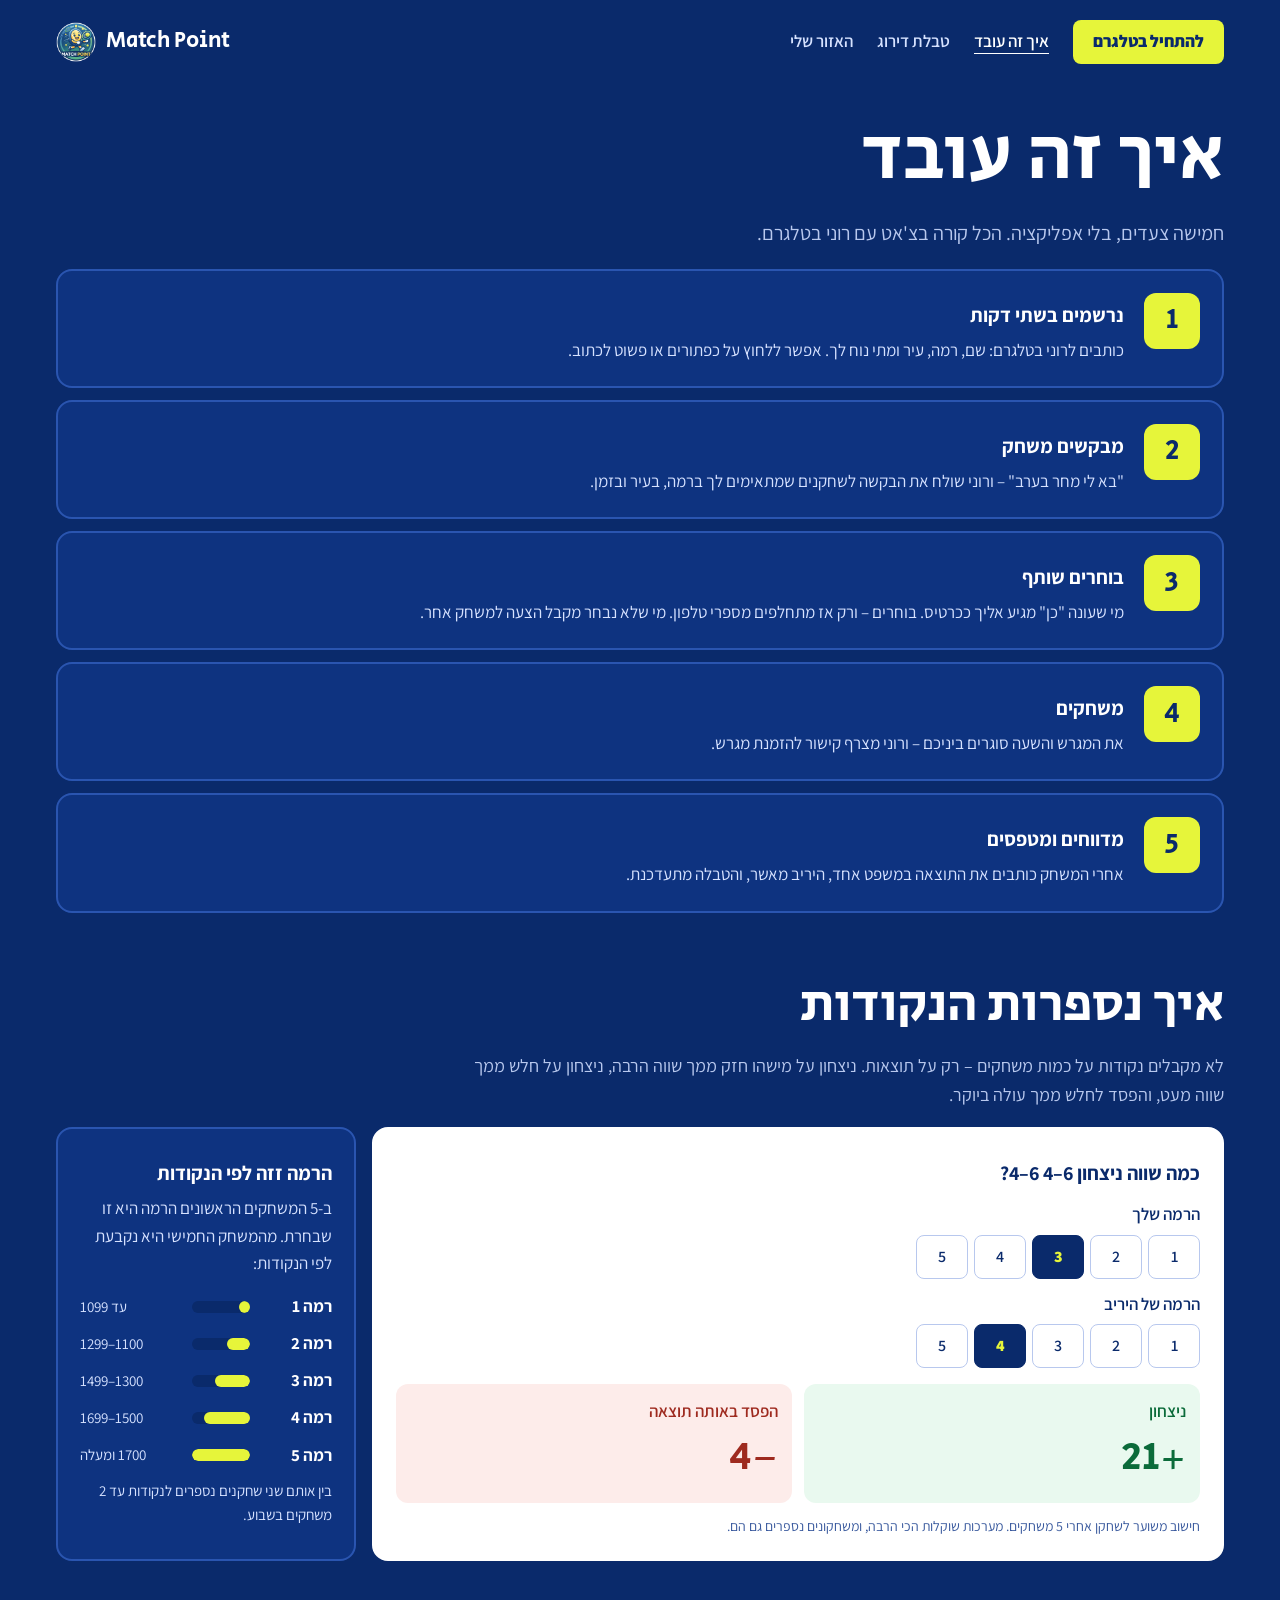
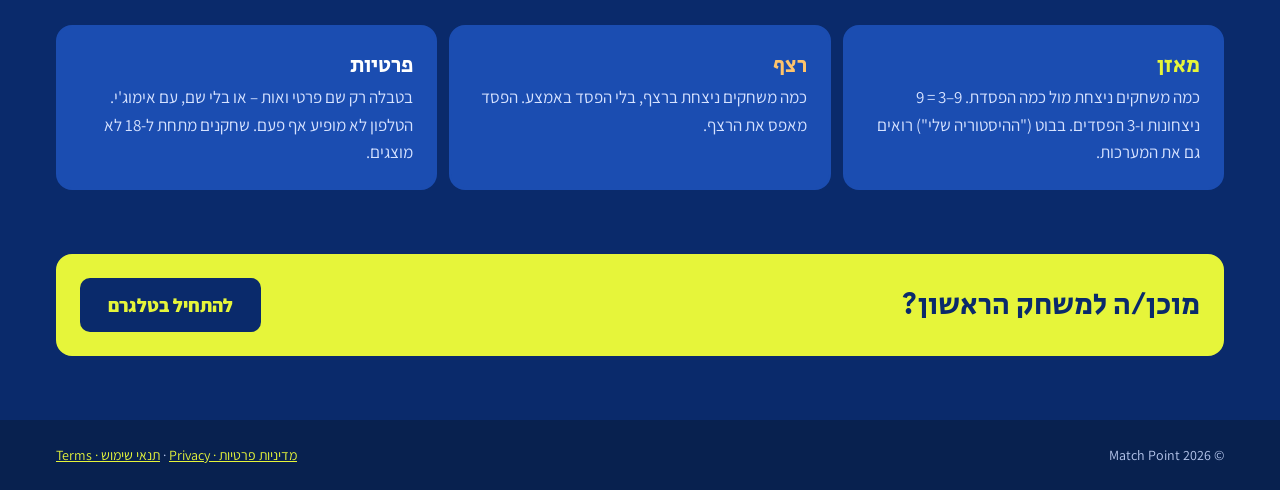
==== how.html @ dc47bf9c "New design (blue court): home with live ranking table, how it works, my area; privacy update - index" ====
<!doctype html>
<html lang="he" dir="rtl">
<head>
<meta charset="utf-8">
<meta name="viewport" content="width=device-width, initial-scale=1">
<title>איך זה עובד – Match Point</title>
<meta name="description" content="איך מוצאים שותף לטניס עם רוני, איך נספרות הנקודות, ומה זה מאזן ורצף.">
<link rel="icon" href="assets/favicon.png" type="image/png">
<link rel="preconnect" href="https://fonts.googleapis.com">
<link href="https://fonts.googleapis.com/css2?family=Assistant:wght@400;600;800&family=Secular+One&display=swap" rel="stylesheet">
<link rel="stylesheet" href="style.css">
</head>
<body>
<div class="wrap">
  <header class="nav">
    <nav class="links" aria-label="ראשי">
      <a class="btn ball" href="https://t.me/rally_up_bot">להתחיל בטלגרם</a>
      <a href="how.html" aria-current="page">איך זה עובד</a>
      <a href="index.html#table">טבלת דירוג</a>
      <a href="me.html">האזור שלי</a>
    </nav>
    <a class="brand" href="index.html"><span>Match Point</span><img src="assets/logo.png" alt=""></a>
  </header>

  <section>
    <h1 class="display rise" style="margin: 0; font-size: clamp(44px, 6vw, 80px); line-height: 1.05">איך זה עובד</h1>
    <p class="sub" style="font-size: 20px">חמישה צעדים, בלי אפליקציה. הכל קורה בצ'אט עם רוני בטלגרם.</p>
    <div class="steps">
      <div class="card step rise"><div class="n">1</div><div><h3>נרשמים בשתי דקות</h3>
        <p>כותבים לרוני בטלגרם: שם, רמה, עיר ומתי נוח לך. אפשר ללחוץ על כפתורים או פשוט לכתוב.</p></div></div>
      <div class="card step rise" style="animation-delay: .07s"><div class="n">2</div><div><h3>מבקשים משחק</h3>
        <p>"בא לי מחר בערב" – ורוני שולח את הבקשה לשחקנים שמתאימים לך ברמה, בעיר ובזמן.</p></div></div>
      <div class="card step rise" style="animation-delay: .14s"><div class="n">3</div><div><h3>בוחרים שותף</h3>
        <p>מי שעונה "כן" מגיע אליך ככרטיס. בוחרים – ורק אז מתחלפים מספרי טלפון. מי שלא נבחר מקבל הצעה למשחק אחר.</p></div></div>
      <div class="card step rise" style="animation-delay: .21s"><div class="n">4</div><div><h3>משחקים</h3>
        <p>את המגרש והשעה סוגרים ביניכם – ורוני מצרף קישור להזמנת מגרש.</p></div></div>
      <div class="card step rise" style="animation-delay: .28s"><div class="n">5</div><div><h3>מדווחים ומטפסים</h3>
        <p>אחרי המשחק כותבים את התוצאה במשפט אחד, היריב מאשר, והטבלה מתעדכנת.</p></div></div>
    </div>
  </section>

  <section id="points">
    <h2 class="display">איך נספרות הנקודות</h2>
    <p class="sub" style="font-size: 18px; max-inline-size: 760px">לא מקבלים נקודות על כמות משחקים – רק על תוצאות.
      ניצחון על מישהו חזק ממך שווה הרבה, ניצחון על חלש ממך שווה מעט, והפסד לחלש ממך עולה ביוקר.</p>
    <div class="split">
      <div class="main card white calc">
        <h3>כמה שווה ניצחון 6–4 6–4?</h3>
        <div class="label">הרמה שלך</div><div class="pills" id="me" role="group" aria-label="הרמה שלך"></div>
        <div class="label">הרמה של היריב</div><div class="pills" id="them" role="group" aria-label="הרמה של היריב"></div>
        <div class="res">
          <div class="w">ניצחון<strong id="gain">+</strong></div>
          <div class="l">הפסד באותה תוצאה<strong id="loss">−</strong></div>
        </div>
        <div class="note">חישוב משוער לשחקן אחרי 5 משחקים. מערכות שוקלות הכי הרבה, ומשחקונים נספרים גם הם.</div>
      </div>
      <div class="side card">
        <h3>הרמה זזה לפי הנקודות</h3>
        <p style="margin-block-end: 16px">ב-5 המשחקים הראשונים הרמה היא זו שבחרת. מהמשחק החמישי היא נקבעת לפי הנקודות:</p>
        <div class="band"><b>רמה 1</b><div class="bar"><i style="inline-size: 20%"></i></div><span>עד 1099</span></div>
        <div class="band"><b>רמה 2</b><div class="bar"><i style="inline-size: 40%"></i></div><span>1100–1299</span></div>
        <div class="band"><b>רמה 3</b><div class="bar"><i style="inline-size: 60%"></i></div><span>1300–1499</span></div>
        <div class="band"><b>רמה 4</b><div class="bar"><i style="inline-size: 80%"></i></div><span>1500–1699</span></div>
        <div class="band"><b>רמה 5</b><div class="bar"><i style="inline-size: 100%"></i></div><span>1700 ומעלה</span></div>
        <p class="sub">בין אותם שני שחקנים נספרים לנקודות עד 2 משחקים בשבוע.</p>
      </div>
    </div>
  </section>

  <section>
    <div class="cards">
      <div class="card solid"><div class="kicker">מאזן</div>
        <p>כמה משחקים ניצחת מול כמה הפסדת. 9–3 = 9 ניצחונות ו-3 הפסדים. בבוט ("ההיסטוריה שלי") רואים גם את המערכות.</p></div>
      <div class="card solid"><div class="kicker" style="color: var(--streak)">רצף</div>
        <p>כמה משחקים ניצחת ברצף, בלי הפסד באמצע. הפסד מאפס את הרצף.</p></div>
      <div class="card solid"><div class="kicker" style="color: #fff">פרטיות</div>
        <p>בטבלה רק שם פרטי ואות – או בלי שם, עם אימוג'י. הטלפון לא מופיע אף פעם. שחקנים מתחת ל-18 לא מוצגים.</p></div>
    </div>
  </section>

  <section>
    <div class="card ball" style="display: flex; flex-wrap: wrap; gap: 16px; align-items: center; justify-content: space-between">
      <div class="display" style="font-size: 30px">מוכן/ה למשחק הראשון?</div>
      <a class="btn dark big" href="https://t.me/rally_up_bot" style="color: var(--ball)">להתחיל בטלגרם</a>
    </div>
  </section>
</div>

<footer class="site">
  <div class="wrap">
    <span>© 2026 Match Point</span>
    <span><a href="privacy.html">מדיניות פרטיות · Privacy</a> · <a href="terms.html">תנאי שימוש · Terms</a></span>
  </div>
</footer>

<script>
// Same rating maths as the bot (app/domain/elo.py): expected score, K=32 after 5 games, 6-4 6-4 = 0.9.
(function () {
  const st = { me: 3, them: 4 };
  const elo = (lv) => 800 + 200 * lv;
  function pills(id, key) {
    const el = document.getElementById(id);
    el.innerHTML = [1, 2, 3, 4, 5].map((n) =>
      `<button type="button" class="pill" aria-pressed="${n === st[key]}" aria-label="רמה ${n}" data-n="${n}">${n}</button>`).join("");
    el.querySelectorAll("button").forEach((b) => b.addEventListener("click", () => { st[key] = +b.dataset.n; draw(); }));
  }
  function draw() {
    pills("me", "me"); pills("them", "them");
    const e = 1 / (1 + Math.pow(10, (elo(st.them) - elo(st.me)) / 400));
    document.getElementById("gain").textContent = "+" + Math.max(1, Math.round(32 * (0.9 - e)));
    document.getElementById("loss").textContent = "−" + Math.max(1, Math.round(32 * (0.9 - (1 - e))));
  }
  draw();
})();
</script>
</body>
</html>
---- style.css ----
/* Match Point – "שידור חי" (blue court). Shared by every page. */
:root {
  color-scheme: dark;
  --court: #0A2A6B;
  --court-2: #0E3380;
  --court-3: #1B4DB1;
  --line: #2A55B0;
  --line-2: #1E4598;
  --deep: #08214F;
  --ball: #E6F53A;
  --ball-2: #F4FB9C;
  --text: #FFFFFF;
  --soft: #D6E2FF;
  --muted: #B8C8EE;
  --up: #7CF2B0;
  --down: #FFA799;
  --streak: #FFC46B;
  --live: #FF5A4E;
  --radius: 16px;
  font-family: "Assistant", system-ui, -apple-system, "Segoe UI", Arial, sans-serif;
}

* { box-sizing: border-box; }
html, body { margin: 0; }
body { background: var(--court); color: var(--text); line-height: 1.6; font-size: 17px; }
a { color: var(--ball); }
a:hover { color: var(--ball-2); }
img { display: block; max-inline-size: 100%; }
.display { font-family: "Secular One", "Assistant", sans-serif; font-weight: 400; }
.wrap { max-inline-size: 1200px; margin-inline: auto; padding-inline: 16px; }

/* ---------- ticker ---------- */
.ticker { background: var(--ball); color: var(--court); font-weight: 800; font-size: 15px; display: flex;
  overflow: hidden; white-space: nowrap; }
.ticker[hidden] { display: none; }
.ticker .label { flex: none; background: var(--court); color: var(--ball); padding: 10px 16px; display: flex;
  align-items: center; gap: 8px; z-index: 1; }
.ticker .track { overflow: hidden; flex: 1; }
.ticker .items { display: inline-flex; gap: 40px; padding: 10px 20px; animation: ticker 40s linear infinite; }
@keyframes ticker { from { transform: translateX(0); } to { transform: translateX(50%); } }
.dot { inline-size: 8px; block-size: 8px; border-radius: 50%; background: var(--live); display: inline-block;
  animation: blink 1.2s steps(2) infinite; }
@keyframes blink { 50% { opacity: .2; } }

/* ---------- nav: links on the right, the brand on the left ---------- */
.nav { display: flex; flex-wrap: wrap; align-items: center; justify-content: space-between; gap: 16px;
  padding-block: 20px; }
.nav .links { display: flex; flex-wrap: wrap; align-items: center; gap: 8px 24px; font-size: 17px; font-weight: 600; }
.nav .links a { color: var(--soft); text-decoration: none; }
.nav .links a[aria-current="page"] { color: var(--text); text-decoration: underline; text-underline-offset: 6px; }
.brand { display: flex; align-items: center; gap: 10px; color: var(--text); text-decoration: none; }
.brand span { font-family: "Secular One", sans-serif; font-size: 22px; }
.brand img { inline-size: 40px; block-size: 40px; border-radius: 10px; }
.btn { display: inline-flex; align-items: center; justify-content: center; min-block-size: 44px; padding: 0 20px;
  border-radius: 8px; text-decoration: none; border: 0; cursor: pointer; font: inherit; font-weight: 800; }
.btn.ball, .nav .links a.btn.ball { background: var(--ball); color: var(--court); }
.btn.dark { background: var(--court); color: var(--text); }
.btn.big { min-block-size: 54px; font-size: 19px; padding: 0 28px; border-radius: 10px; }

/* ---------- hero (the court) ---------- */
.hero { position: relative; background: var(--court-3); border-radius: 24px; overflow: hidden; padding: 56px 48px;
  min-block-size: 440px; display: flex; flex-direction: column; justify-content: center; gap: 22px; }
.hero svg.lines { position: absolute; inset: 0; inline-size: 100%; block-size: 100%; opacity: .35; }
.hero .ballfx { position: absolute; top: 90px; left: 320px; inline-size: 34px; block-size: 34px; border-radius: 50%;
  background: var(--ball); box-shadow: 0 0 24px rgb(230 245 58 / .6);
  animation: serve 2.6s cubic-bezier(.3, .6, .4, 1) infinite alternate; }
@keyframes serve { 45% { transform: translate(-120px, -60px); } 100% { transform: translate(-260px, 10px); } }
.hero > * { position: relative; }
.hero > svg.lines, .hero > .ballfx { position: absolute; }
.hero .badge { align-self: flex-start; display: inline-flex; align-items: center; gap: 8px; background: rgb(10 42 107 / .7);
  padding: 8px 14px; border-radius: 8px; font-weight: 600; }
.hero h1 { margin: 0; font-size: clamp(42px, 7vw, 100px); line-height: 1.02; max-inline-size: 760px; }
.hero p { margin: 0; font-size: 20px; max-inline-size: 580px; color: #E3EBFF; }
.row-gap { display: flex; flex-wrap: wrap; gap: 12px; }

section { padding-block: 32px; }
h2.display { margin: 0 0 6px; font-size: clamp(36px, 5vw, 52px); line-height: 1.1; }
.sub { color: var(--muted); font-size: 15px; }

/* ---------- scoreboard ---------- */
.board-head { display: flex; flex-wrap: wrap; align-items: flex-end; justify-content: space-between; gap: 18px;
  margin-block-end: 18px; }
.pills { display: flex; flex-wrap: wrap; gap: 6px; }
.pill { min-block-size: 44px; min-inline-size: 52px; padding: 0 14px; border-radius: 8px; border: 1.5px solid #3E64B8;
  background: transparent; color: var(--text); font: 600 16px "Assistant", sans-serif; cursor: pointer; }
.pill[aria-pressed="true"] { background: var(--ball); color: var(--court); border-color: var(--ball); font-weight: 800; }
.pill.city[aria-pressed="true"] { background: var(--text); border-color: var(--text); }
.filters { display: flex; flex-direction: column; gap: 8px; }
.filters[hidden], .legend[hidden] { display: none; }
.board { background: var(--court-2); border: 2px solid var(--line); border-radius: var(--radius); overflow-x: auto; }
.board .grid { min-inline-size: 640px; }
.board .r { display: grid; grid-template-columns: 76px minmax(0, 2fr) minmax(0, 1fr) 80px 110px 90px;
  align-items: center; padding: 12px 16px; border-block-start: 1px solid var(--line-2); }
.board .r.head { background: var(--court); color: var(--muted); font-weight: 800; font-size: 14px; border: 0; }
.board .r:not(.head):hover { background: #163A86; }
.board .r.in { animation: flip .5s ease-out both; transform-origin: top; }
@keyframes flip { from { opacity: 0; transform: rotateX(70deg); } }
.rank { display: flex; align-items: center; gap: 6px; }
.rank b { font-family: "Secular One", sans-serif; font-size: 26px; font-weight: 400; color: var(--ball); }
.up { color: var(--up); font-size: 13px; font-weight: 800; }
.down { color: var(--down); font-size: 13px; font-weight: 800; }
.who { display: flex; align-items: center; gap: 12px; min-inline-size: 0; font-weight: 800; font-size: 18px; }
.av { inline-size: 38px; block-size: 38px; flex: none; border-radius: 8px; background: var(--court-3);
  display: inline-flex; align-items: center; justify-content: center; font-size: 20px; }
.tag { background: var(--ball); color: var(--court); font-weight: 800; font-size: 12px; padding: 2px 8px; border-radius: 6px; }
.city-c { color: var(--soft); }
.streak { color: var(--streak); font-weight: 800; }
.pts { font-family: "Secular One", sans-serif; font-size: 22px; }
.legend { display: flex; flex-wrap: wrap; gap: 8px 24px; margin-block-start: 10px; color: var(--muted); font-size: 14px; }
.legend b { color: var(--text); }
.empty { padding: 28px; text-align: center; color: var(--soft); }
.soon { background: var(--court-2); border: 2px dashed var(--line); border-radius: var(--radius); padding: 36px 24px;
  text-align: center; }
.soon .big-num { font-family: "Secular One", sans-serif; font-size: 64px; color: var(--ball); line-height: 1; }
.soon p { color: var(--soft); max-inline-size: 560px; margin: 10px auto 0; }
.meter { block-size: 12px; background: var(--court); border-radius: 6px; overflow: hidden; max-inline-size: 420px;
  margin: 16px auto 0; }
.meter i { display: block; block-size: 100%; background: var(--ball); border-radius: 6px; transform-origin: right;
  animation: grow .8s ease-out both; }
@keyframes grow { from { transform: scaleX(0); } }

/* ---------- cards ---------- */
.cards { display: grid; grid-template-columns: repeat(auto-fit, minmax(250px, 1fr)); gap: 12px; }
.card { background: var(--court-2); border: 2px solid var(--line); border-radius: var(--radius); padding: 22px; }
.card.solid { background: var(--court-3); border-color: var(--court-3); }
.card.white { background: #FFFFFF; color: var(--court); border-color: #FFFFFF; }
.card.white a { color: var(--court-3); }
.card.ball { background: var(--ball); color: var(--court); border-color: var(--ball); }
.card .kicker { font-family: "Secular One", sans-serif; font-size: 22px; color: var(--ball); }
.card h3 { margin: 6px 0; font-size: 20px; }
.card p { margin: 0; color: var(--soft); line-height: 1.6; }
.card.white p, .card.ball p { color: inherit; }
.steps { display: flex; flex-direction: column; gap: 12px; }
.step { display: flex; gap: 20px; align-items: flex-start; }
.step .n { flex: none; inline-size: 56px; block-size: 56px; border-radius: 12px; background: var(--ball); color: var(--court);
  display: flex; align-items: center; justify-content: center; font-family: "Secular One", sans-serif; font-size: 28px; }
.rise { animation: rise .5s ease-out both; }
@keyframes rise { from { opacity: 0; transform: translateY(14px); } }

/* ---------- calculator (how.html) ---------- */
.split { display: flex; flex-wrap: wrap; gap: 16px; align-items: stretch; }
.split > .main { flex: 999 1 460px; min-inline-size: 0; }
.split > .side { flex: 1 1 300px; min-inline-size: 0; }
.calc .label { font-weight: 600; margin-block: 12px 6px; }
.calc .pill { border-color: #B8C8EE; color: var(--court); background: #FFFFFF; }
.calc .pill[aria-pressed="true"] { background: var(--court); color: var(--ball); border-color: var(--court); }
.res { display: flex; flex-wrap: wrap; gap: 12px; margin-block-start: 16px; }
.res div { flex: 1 1 160px; border-radius: 12px; padding: 14px; font-weight: 600; }
.res .w { background: #E9F9EF; color: #0B6B3A; }
.res .l { background: #FDECEA; color: #9E2A1F; }
.res strong { display: block; font-family: "Secular One", sans-serif; font-size: 40px; font-weight: 400; }
.note { margin-block-start: 12px; font-size: 14px; color: #3A5A9E; }
.band { display: flex; align-items: center; gap: 12px; margin-block-end: 10px; }
.band b { inline-size: 70px; }
.band .bar { flex: 1; block-size: 12px; background: var(--court); border-radius: 6px; overflow: hidden; }
.band .bar i { display: block; block-size: 100%; background: var(--ball); border-radius: 6px; transform-origin: right;
  animation: grow .6s ease-out both; }
.band span { inline-size: 100px; text-align: left; color: var(--soft); font-size: 15px; }

/* ---------- documents (privacy / terms) and contact ---------- */
.doc { background: var(--court-2); border: 2px solid var(--line); border-radius: var(--radius); padding: 24px;
  margin-block: 24px; }
.doc h1 { margin-top: 0; font-family: "Secular One", sans-serif; font-weight: 400; font-size: 34px; }
.doc h2 { font-size: 21px; margin-block: 24px 8px; color: var(--ball); }
.doc .updated { color: var(--muted); font-size: 15px; }
.doc li { margin-block: 4px; }
.en { direction: ltr; text-align: left; }
.contact dl { display: grid; grid-template-columns: max-content 1fr; gap: 6px 16px; margin: 0; }
.contact dt { font-weight: 800; }
.contact dd { margin: 0; }

footer.site { background: var(--deep); color: var(--muted); font-size: 14px; margin-block-start: 32px; }
footer.site .wrap { display: flex; flex-wrap: wrap; gap: 10px 20px; justify-content: space-between; padding-block: 24px; }

@media (max-width: 640px) {
  .hero { padding: 36px 20px; min-block-size: 0; }
  .hero .ballfx { display: none; }
  .nav .links { gap: 8px 16px; font-size: 16px; }
  .step { gap: 14px; }
  .contact dl { grid-template-columns: 1fr; }
}
@media (prefers-reduced-motion: reduce) {
  *, *::before, *::after { animation: none !important; }
}
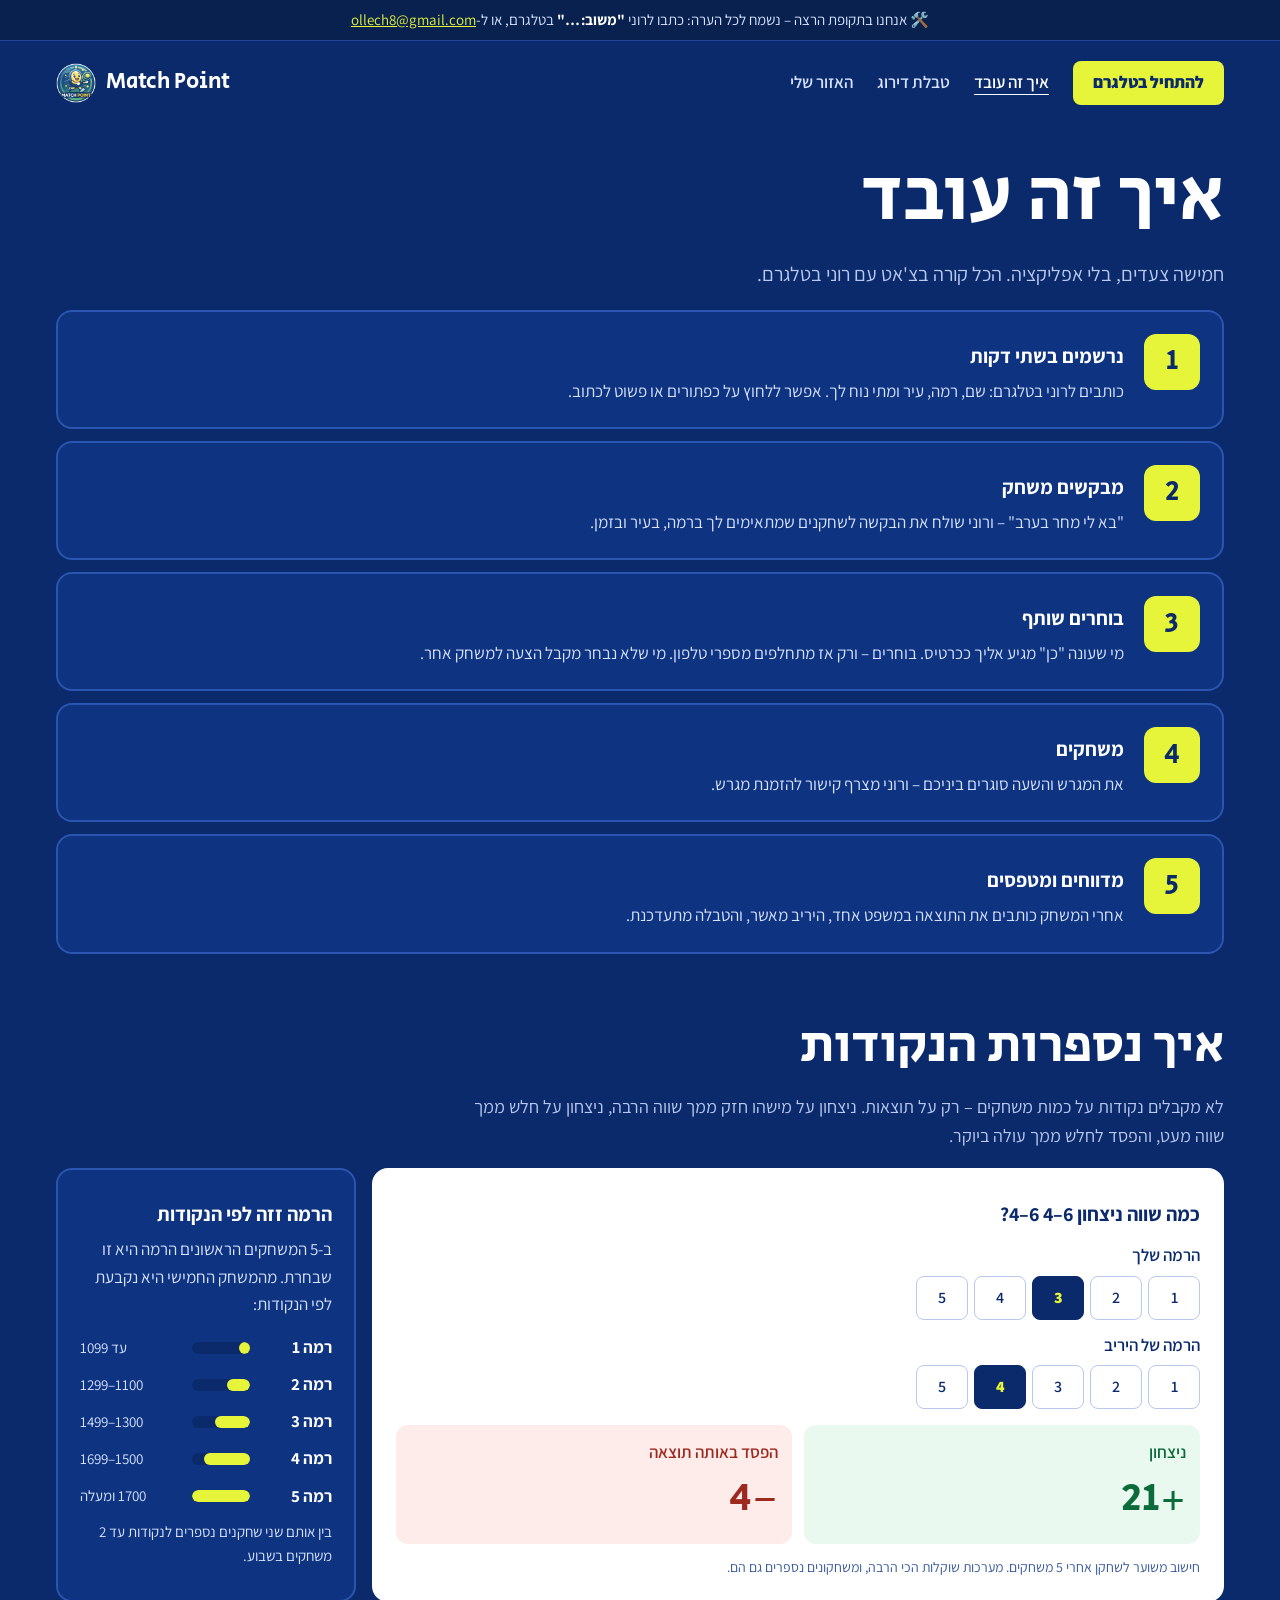
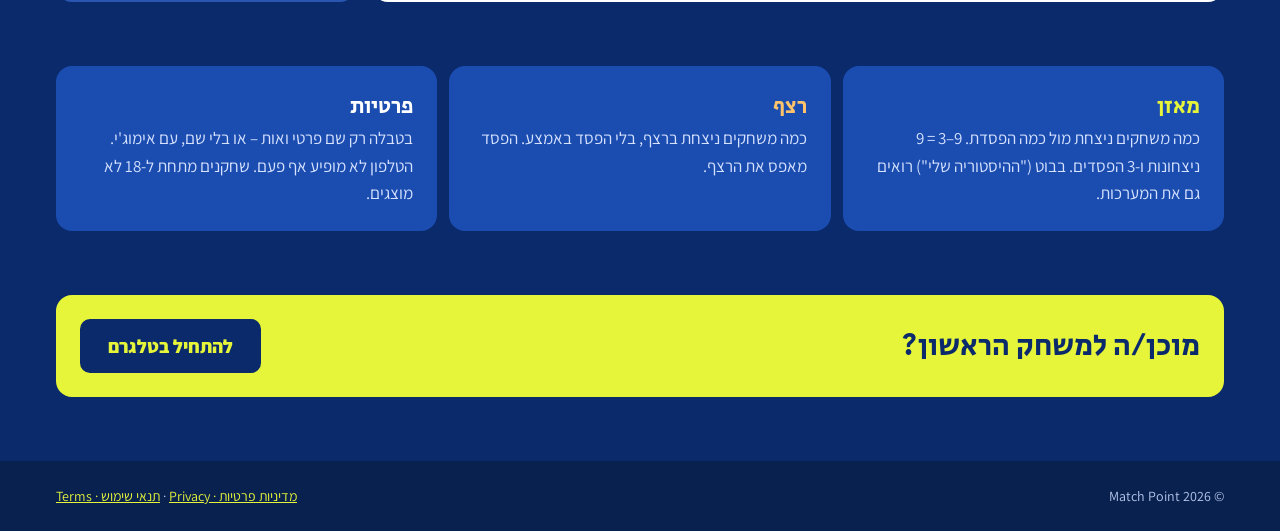
==== commit e13719ee: "Pilot banner on every page, LIVE badge, no English section on the home page Co-Authored-By: Claude O" ====
--- a/how.html
+++ b/how.html
@@ -11,6 +11,7 @@
 <link rel="stylesheet" href="style.css">
 </head>
 <body>
+<div class="pilot" role="note">🛠️ אנחנו בתקופת הרצה – נשמח לכל הערה: כתבו לרוני <b>"משוב: …"</b> בטלגרם, או ל-<a href="mailto:ollech8@gmail.com">ollech8@gmail.com</a></div>
 <div class="wrap">
   <header class="nav">
     <nav class="links" aria-label="ראשי">
--- a/style.css
+++ b/style.css
@@ -28,6 +28,11 @@
 img { display: block; max-inline-size: 100%; }
 .display { font-family: "Secular One", "Assistant", sans-serif; font-weight: 400; }
 .wrap { max-inline-size: 1200px; margin-inline: auto; padding-inline: 16px; }
+
+/* ---------- pilot banner ---------- */
+.pilot { background: var(--deep); color: var(--soft); font-size: 15px; text-align: center; padding: 8px 16px;
+  border-block-end: 1px solid var(--line-2); }
+.pilot b { color: var(--text); }
 
 /* ---------- ticker ---------- */
 .ticker { background: var(--ball); color: var(--court); font-weight: 800; font-size: 15px; display: flex;
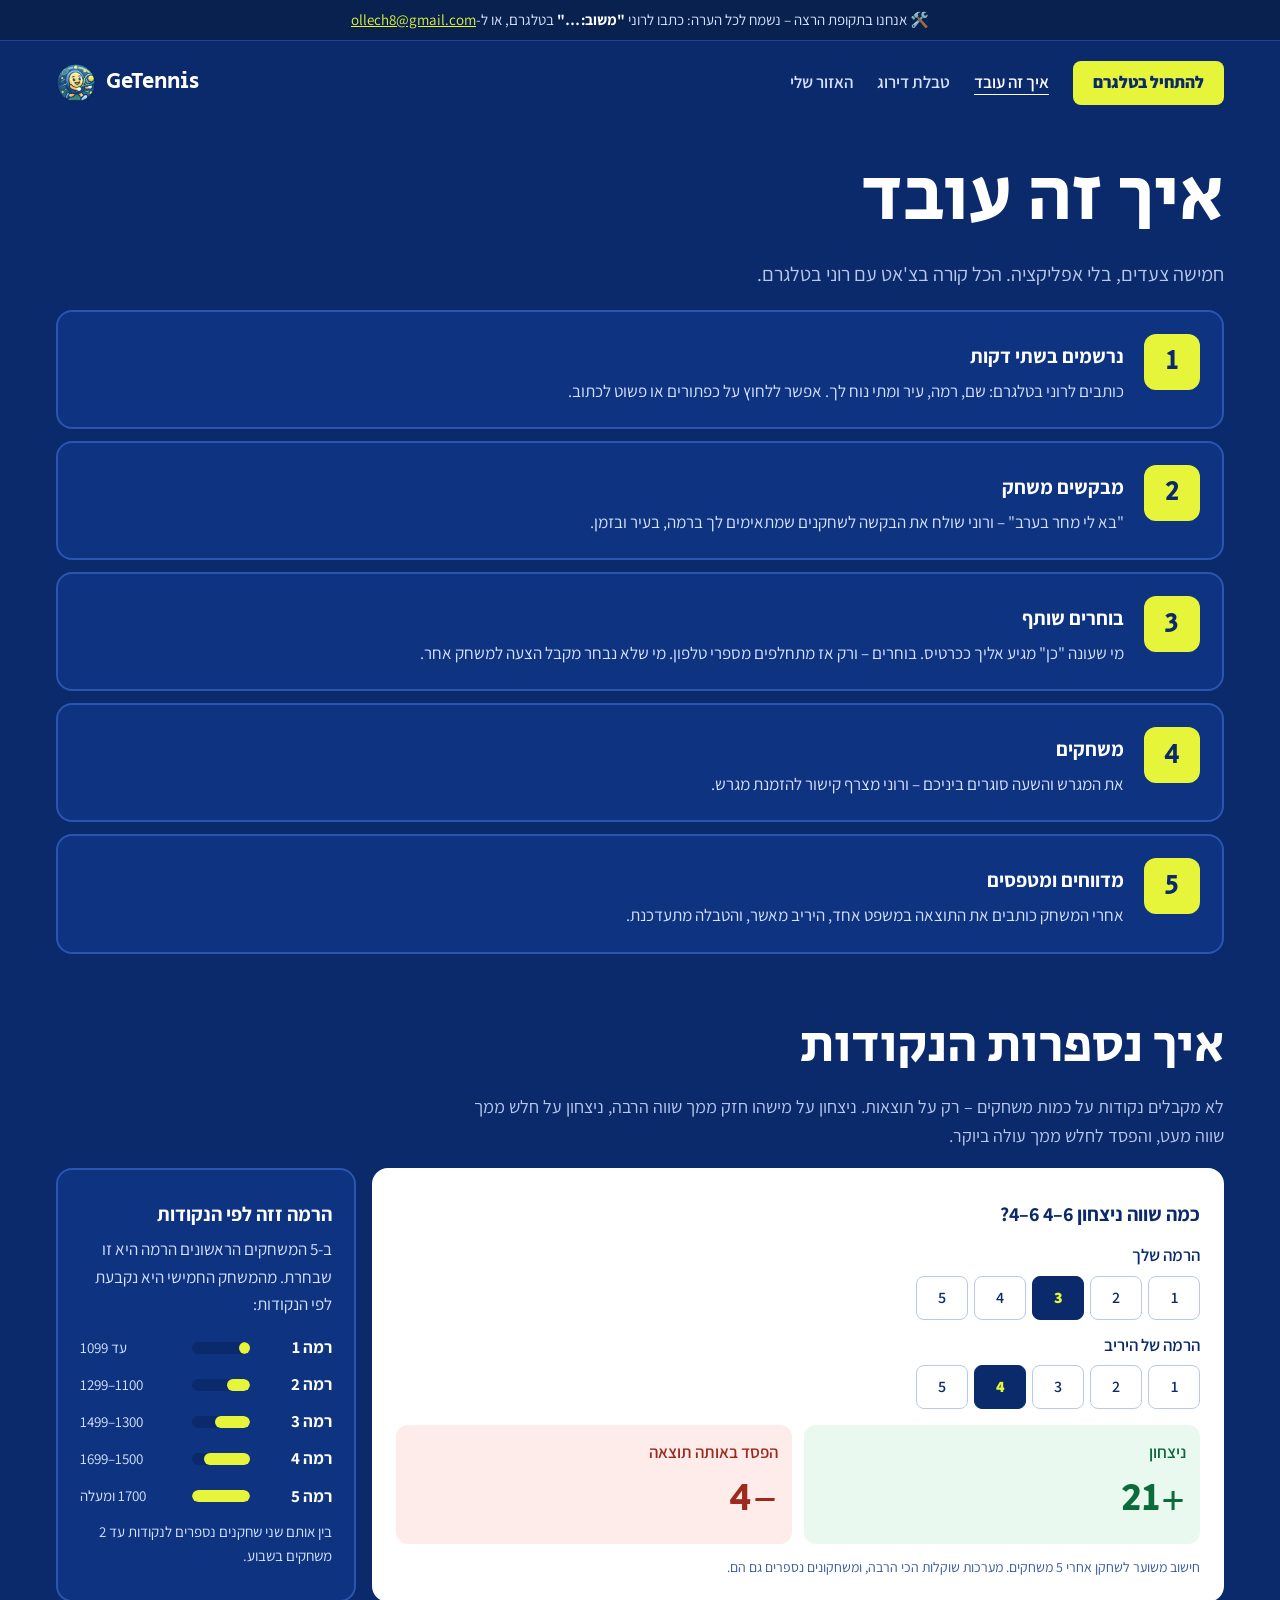
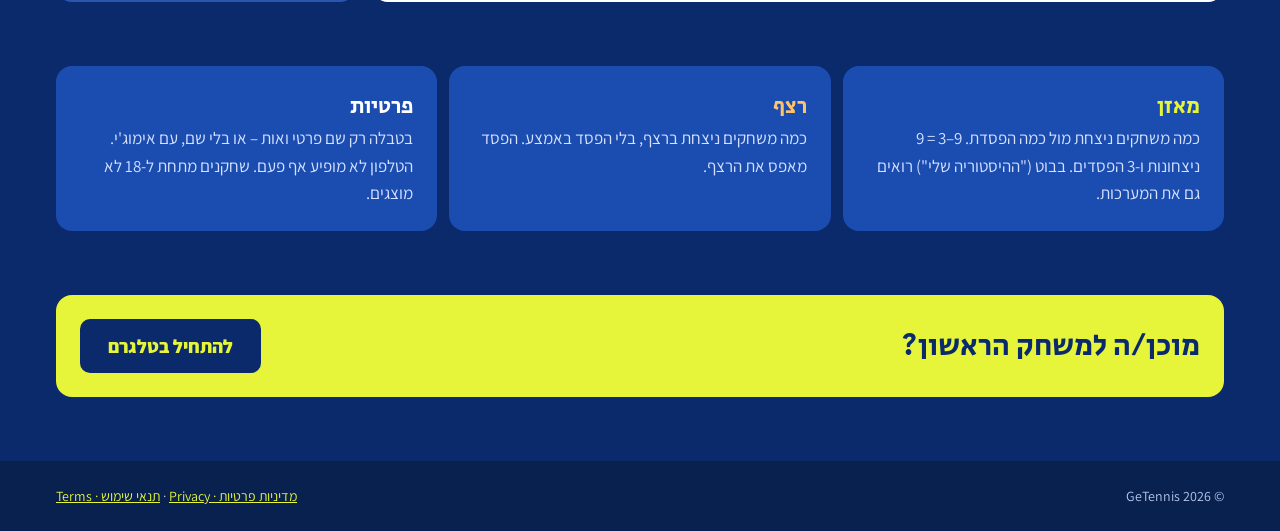
==== commit a732249c: "Rename to GeTennis, with a temporary text-free logo Every page now says GeTennis. Until a real logo " ====
--- a/how.html
+++ b/how.html
@@ -3,7 +3,7 @@
 <head>
 <meta charset="utf-8">
 <meta name="viewport" content="width=device-width, initial-scale=1">
-<title>איך זה עובד – Match Point</title>
+<title>איך זה עובד – GeTennis</title>
 <meta name="description" content="איך מוצאים שותף לטניס עם רוני, איך נספרות הנקודות, ומה זה מאזן ורצף.">
 <link rel="icon" href="assets/favicon.png" type="image/png">
 <link rel="preconnect" href="https://fonts.googleapis.com">
@@ -20,7 +20,7 @@
       <a href="index.html#table">טבלת דירוג</a>
       <a href="me.html">האזור שלי</a>
     </nav>
-    <a class="brand" href="index.html"><span>Match Point</span><img src="assets/logo.png" alt=""></a>
+    <a class="brand" href="index.html"><span>GeTennis</span><img src="assets/logo.png" alt=""></a>
   </header>
 
   <section>
@@ -89,7 +89,7 @@
 
 <footer class="site">
   <div class="wrap">
-    <span>© 2026 Match Point</span>
+    <span>© 2026 GeTennis</span>
     <span><a href="privacy.html">מדיניות פרטיות · Privacy</a> · <a href="terms.html">תנאי שימוש · Terms</a></span>
   </div>
 </footer>
--- a/style.css
+++ b/style.css
@@ -1,4 +1,4 @@
-/* Match Point – "שידור חי" (blue court). Shared by every page. */
+/* GeTennis – "שידור חי" (blue court). Shared by every page. */
 :root {
   color-scheme: dark;
   --court: #0A2A6B;
@@ -97,6 +97,7 @@
 .board .r { display: grid; grid-template-columns: 76px minmax(0, 2fr) minmax(0, 1fr) 80px 110px 90px;
   align-items: center; padding: 12px 16px; border-block-start: 1px solid var(--line-2); }
 .board .r.head { background: var(--court); color: var(--muted); font-weight: 800; font-size: 14px; border: 0; }
+.board .meta { display: contents; }
 .board .r:not(.head):hover { background: #163A86; }
 .board .r.in { animation: flip .5s ease-out both; transform-origin: top; }
 @keyframes flip { from { opacity: 0; transform: rotateX(70deg); } }
@@ -178,11 +179,61 @@
 footer.site .wrap { display: flex; flex-wrap: wrap; gap: 10px 20px; justify-content: space-between; padding-block: 24px; }
 
 @media (max-width: 640px) {
-  .hero { padding: 36px 20px; min-block-size: 0; }
+  body { font-size: 16px; }
+  section { padding-block: 24px; }
+
+  /* header: "להתחיל בטלגרם" and the brand on one row, the three links as equal tabs below */
+  .nav { display: grid; grid-template-columns: repeat(6, minmax(0, 1fr)); align-items: center; gap: 12px 6px;
+    padding-block: 14px; }
+  .nav .links { display: contents; }
+  .nav .links a.btn { grid-row: 1; grid-column: 1 / 4; justify-self: start; padding: 0 16px; }
+  .nav .brand { grid-row: 1; grid-column: 4 / 7; justify-self: end; gap: 8px; }
+  .brand span { font-size: 19px; }
+  .brand img { inline-size: 34px; block-size: 34px; }
+  .nav .links a:not(.btn) { grid-row: 2; grid-column: span 2; min-block-size: 44px; display: flex; align-items: center;
+    justify-content: center; text-align: center; font-size: 15px; line-height: 1.2; padding: 4px;
+    border: 1.5px solid var(--line); border-radius: 8px; }
+  .nav .links a[aria-current="page"] { background: var(--court-2); border-color: var(--ball); text-decoration: none; }
+
+  .hero { padding: 32px 20px; min-block-size: 0; border-radius: 18px; gap: 18px; }
   .hero .ballfx { display: none; }
-  .nav .links { gap: 8px 16px; font-size: 16px; }
+  .hero h1 { font-size: clamp(34px, 10.5vw, 46px); }
+  .hero p { font-size: 17px; }
+  .hero .row-gap .btn { flex: 1 1 100%; }
+
+  /* the scoreboard: no sideways scrolling – each player is a compact row with the points always in view */
+  .board { overflow: visible; }
+  .board .grid { min-inline-size: 0; }
+  .board .r.head { display: none; }
+  .board .r { grid-template-columns: 40px minmax(0, 1fr) auto; grid-template-areas: "rank who pts" "rank meta pts";
+    gap: 4px 10px; padding: 12px; }
+  .board .r > .rank { grid-area: rank; flex-direction: column; gap: 0; }
+  .board .r > .who { grid-area: who; font-size: 17px; gap: 10px; flex-wrap: wrap; }
+  .board .r > .pts { grid-area: pts; text-align: center; line-height: 1.1; }
+  .board .r > .pts::after { content: "נקודות"; display: block; font: 600 12px "Assistant", sans-serif; color: var(--muted); }
+  .board .meta { grid-area: meta; display: flex; flex-wrap: wrap; gap: 2px 14px; font-size: 14px; color: var(--soft);
+    padding-inline-start: 48px; }
+  .board .meta [data-label]::before { content: attr(data-label) " "; color: var(--muted); }
+  .board .meta .streak.none { display: none; }
+  .av { inline-size: 34px; block-size: 34px; font-size: 18px; }
+  .board-head { margin-block-end: 14px; }
+  .pill { min-inline-size: 44px; padding: 0 12px; }
+  .soon { padding: 28px 16px; }
+  .soon .big-num { font-size: 52px; }
+
+  .card { padding: 18px; }
   .step { gap: 14px; }
+  .step .n { inline-size: 48px; block-size: 48px; font-size: 24px; }
+  .band span { inline-size: auto; min-inline-size: 64px; font-size: 14px; }
+  .band b { inline-size: 56px; }
+  .doc { padding: 18px 16px; }
+  .doc h1 { font-size: 28px; }
   .contact dl { grid-template-columns: 1fr; }
+  .contact dd { margin-block-end: 8px; }
+}
+@media (max-width: 360px) {
+  .brand span { font-size: 17px; }
+  .nav .links a.btn { padding: 0 12px; font-size: 15px; }
 }
 @media (prefers-reduced-motion: reduce) {
   *, *::before, *::after { animation: none !important; }
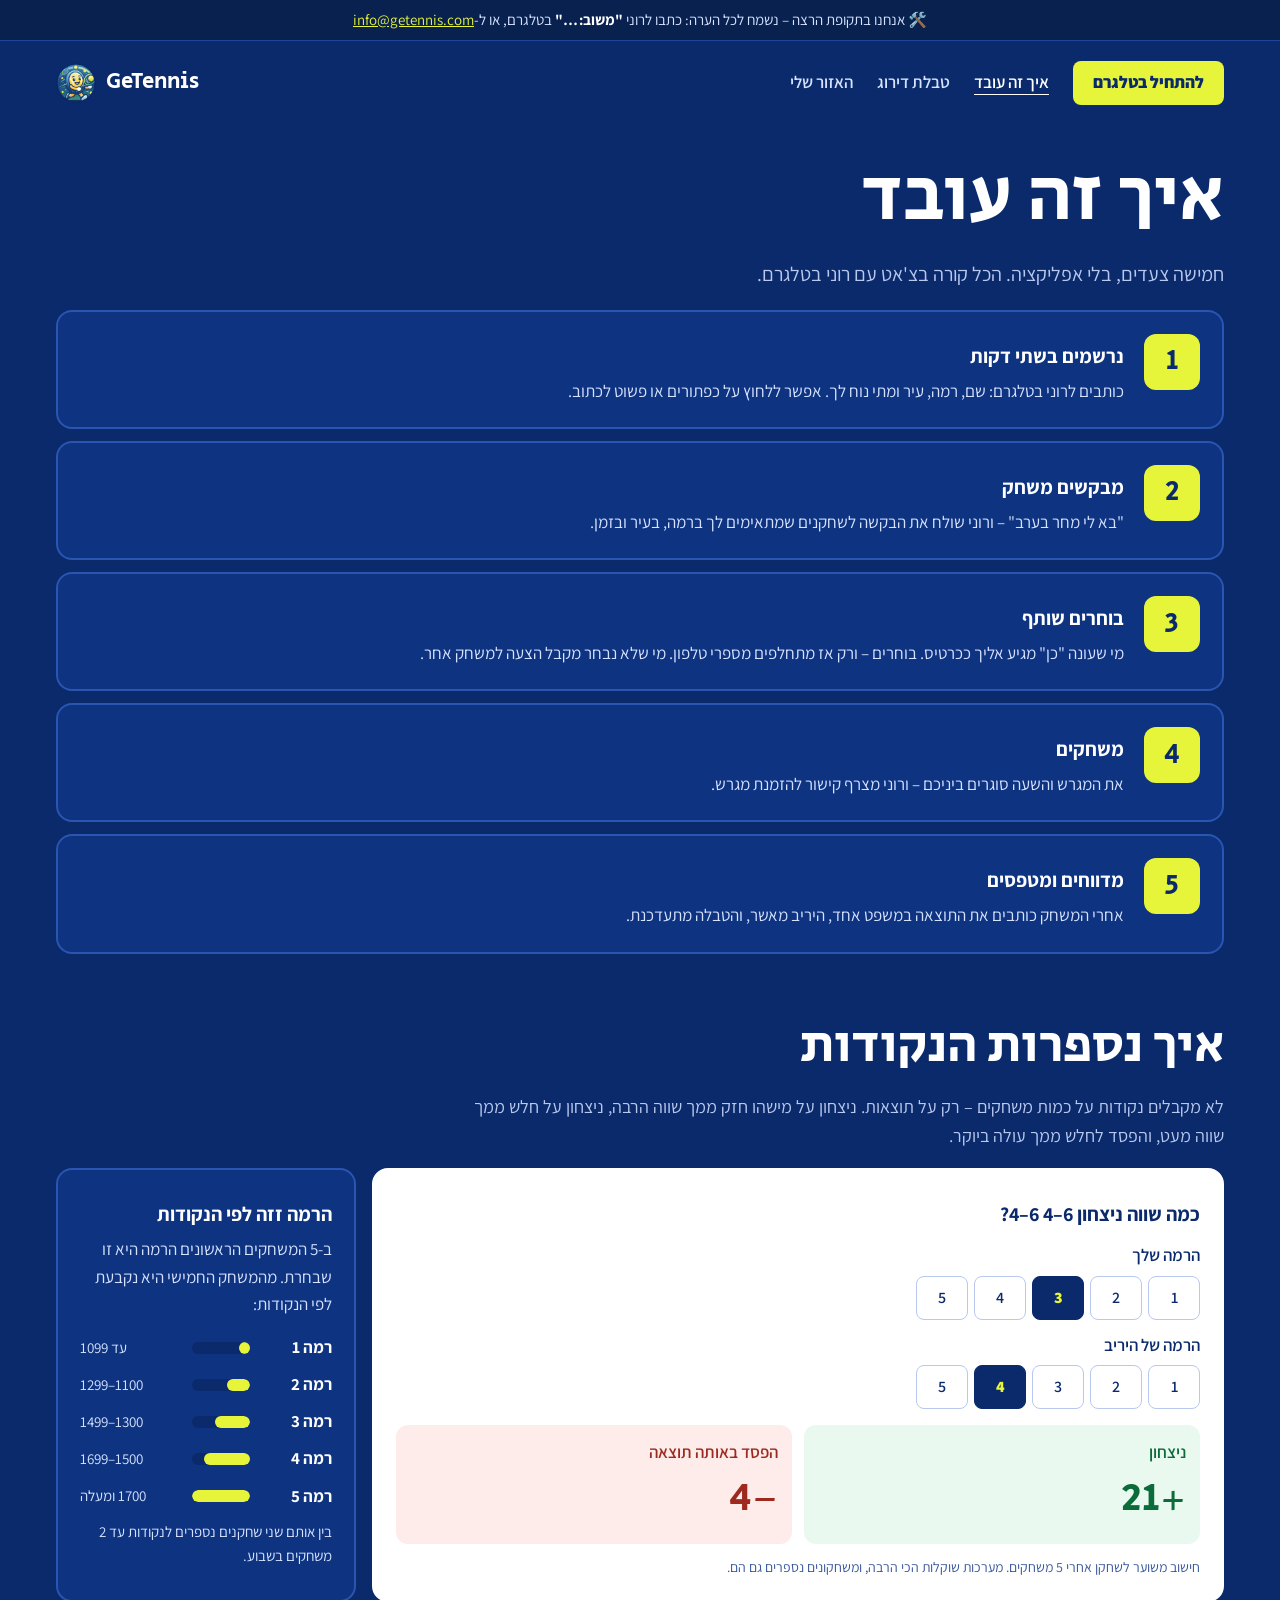
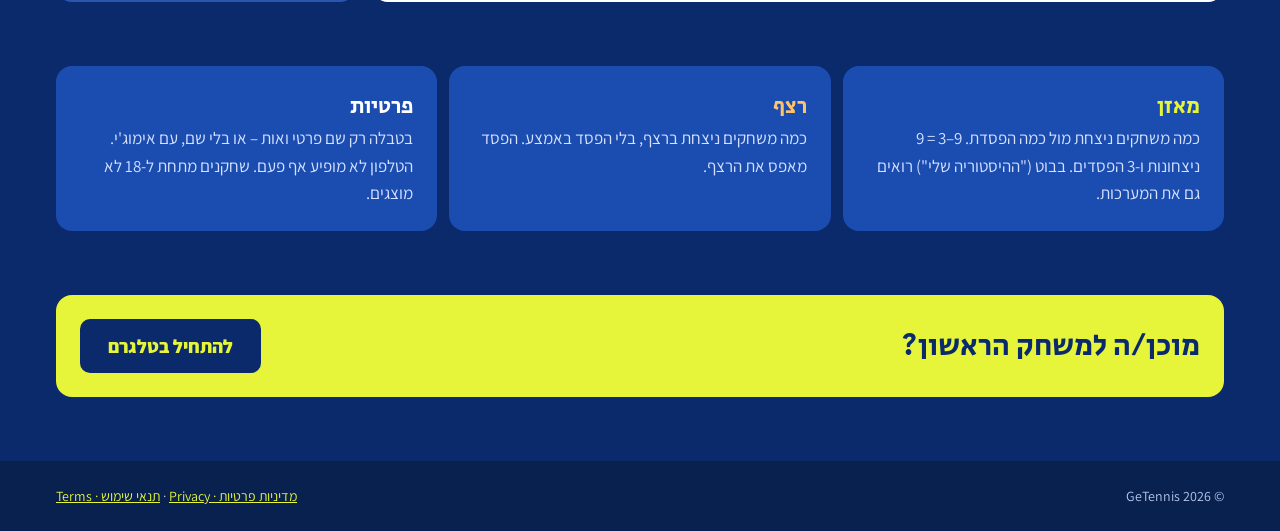
==== commit 33ca8f43: "Contact through info@getennis.com, no personal phone The site now shows the business address everywh" ====
--- a/how.html
+++ b/how.html
@@ -11,7 +11,7 @@
 <link rel="stylesheet" href="style.css">
 </head>
 <body>
-<div class="pilot" role="note">🛠️ אנחנו בתקופת הרצה – נשמח לכל הערה: כתבו לרוני <b>"משוב: …"</b> בטלגרם, או ל-<a href="mailto:ollech8@gmail.com">ollech8@gmail.com</a></div>
+<div class="pilot" role="note">🛠️ אנחנו בתקופת הרצה – נשמח לכל הערה: כתבו לרוני <b>"משוב: …"</b> בטלגרם, או ל-<a href="mailto:info@getennis.com">info@getennis.com</a></div>
 <div class="wrap">
   <header class="nav">
     <nav class="links" aria-label="ראשי">
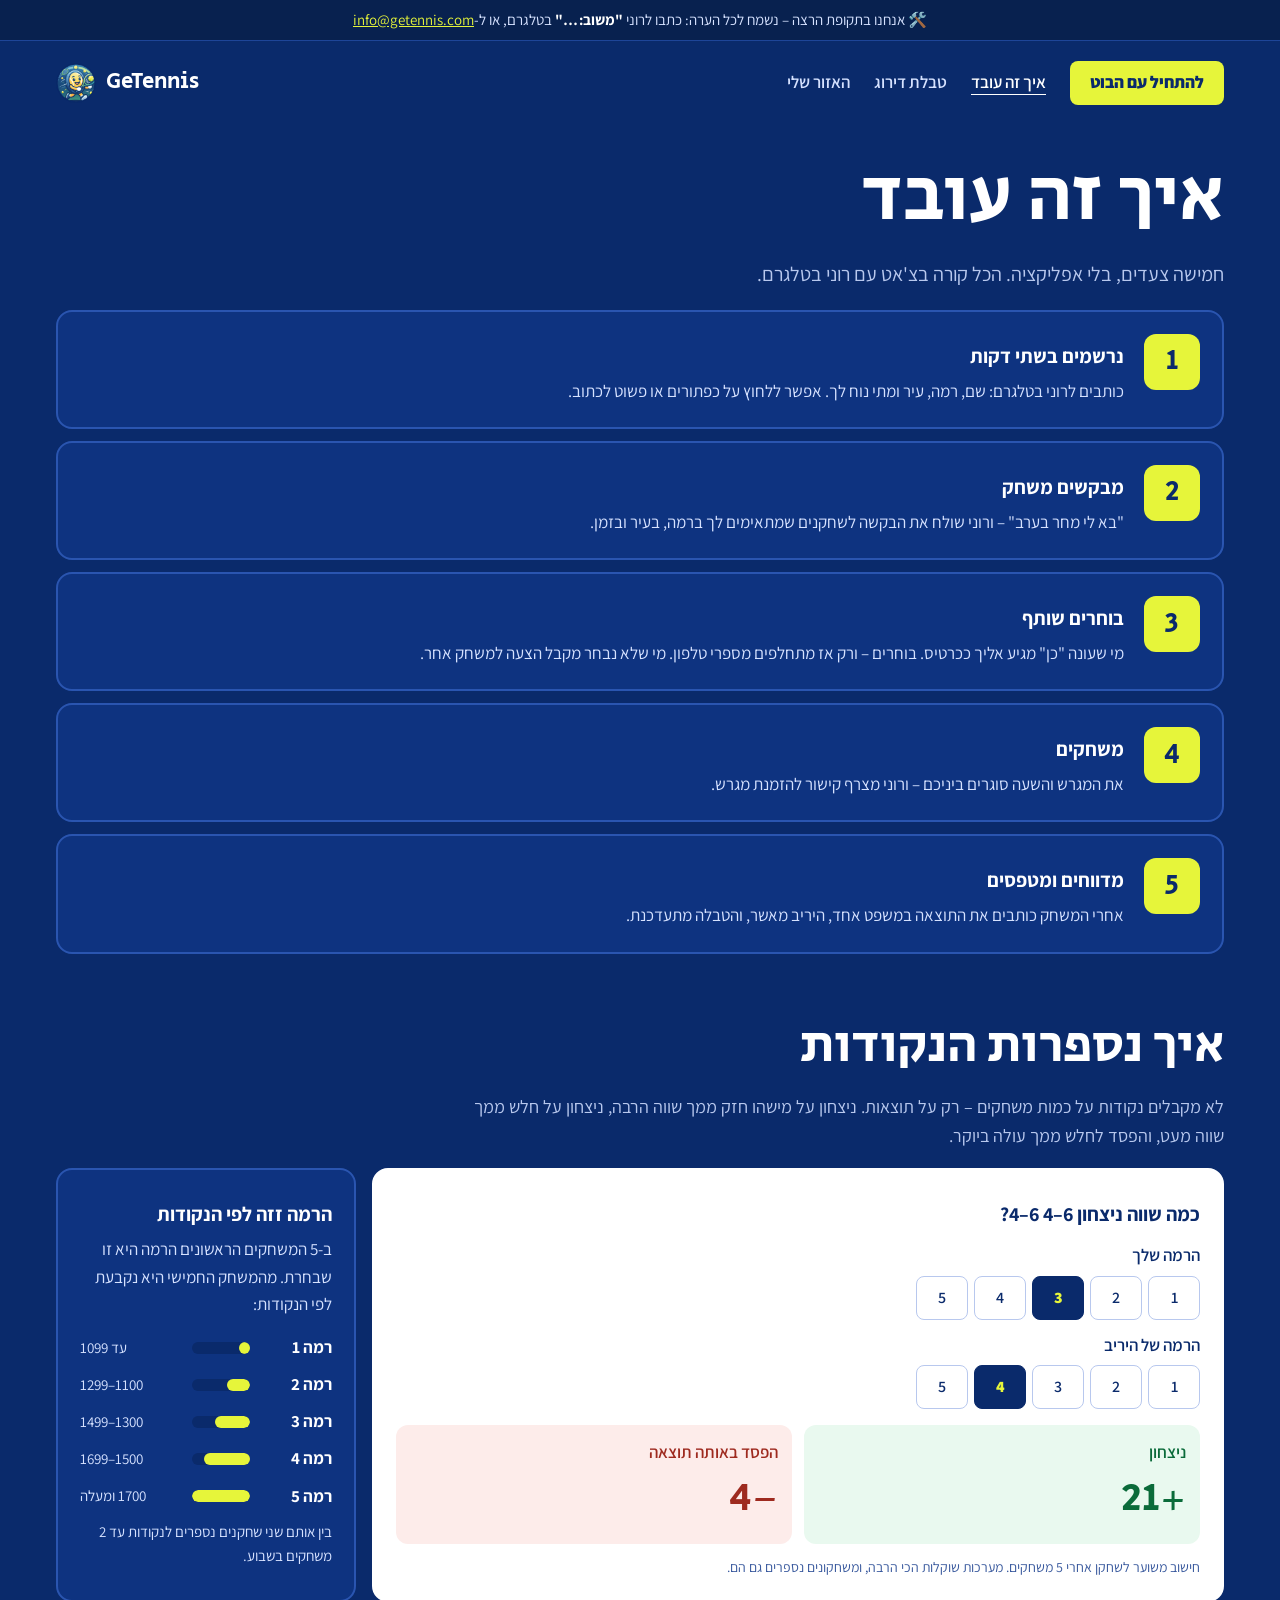
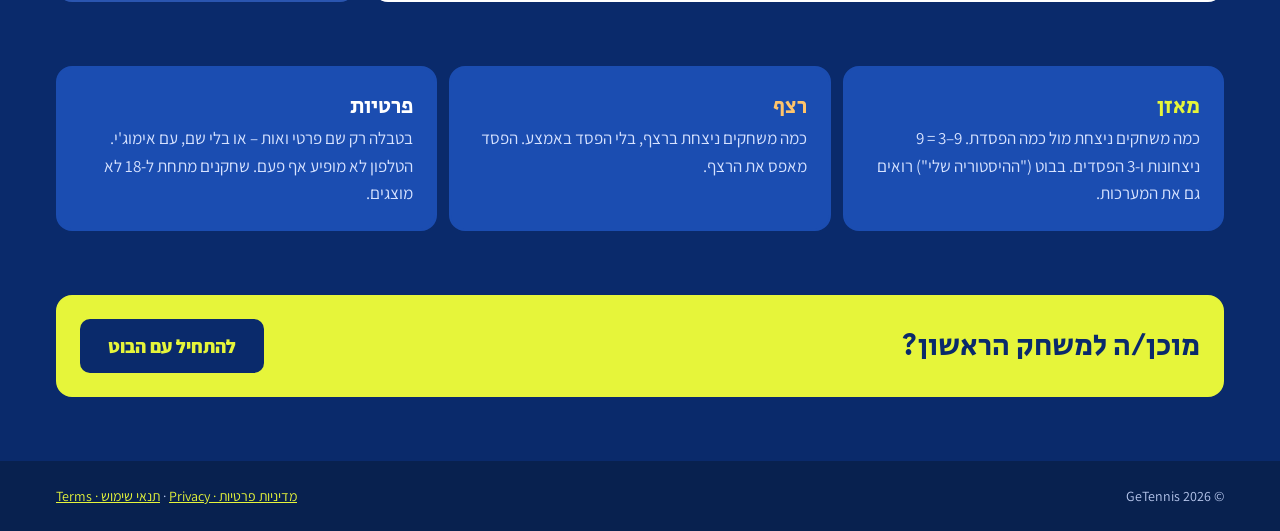
==== commit 3cc6f874: "Start-with-the-bot button, and a pointer to the youth table in the personal area Co-Authored-By: Cla" ====
--- a/how.html
+++ b/how.html
@@ -15,7 +15,7 @@
 <div class="wrap">
   <header class="nav">
     <nav class="links" aria-label="ראשי">
-      <a class="btn ball" href="https://t.me/rally_up_bot">להתחיל בטלגרם</a>
+      <a class="btn ball" href="https://t.me/rally_up_bot">להתחיל עם הבוט</a>
       <a href="how.html" aria-current="page">איך זה עובד</a>
       <a href="index.html#table">טבלת דירוג</a>
       <a href="me.html">האזור שלי</a>
@@ -82,7 +82,7 @@
   <section>
     <div class="card ball" style="display: flex; flex-wrap: wrap; gap: 16px; align-items: center; justify-content: space-between">
       <div class="display" style="font-size: 30px">מוכן/ה למשחק הראשון?</div>
-      <a class="btn dark big" href="https://t.me/rally_up_bot" style="color: var(--ball)">להתחיל בטלגרם</a>
+      <a class="btn dark big" href="https://t.me/rally_up_bot" style="color: var(--ball)">להתחיל עם הבוט</a>
     </div>
   </section>
 </div>
--- a/style.css
+++ b/style.css
@@ -114,6 +114,7 @@
 .pts { font-family: "Secular One", sans-serif; font-size: 22px; }
 .legend { display: flex; flex-wrap: wrap; gap: 8px 24px; margin-block-start: 10px; color: var(--muted); font-size: 14px; }
 .legend b { color: var(--text); }
+.youth-note { margin-block: 14px 0; color: var(--muted); font-size: 14px; }
 .empty { padding: 28px; text-align: center; color: var(--soft); }
 .soon { background: var(--court-2); border: 2px dashed var(--line); border-radius: var(--radius); padding: 36px 24px;
   text-align: center; }
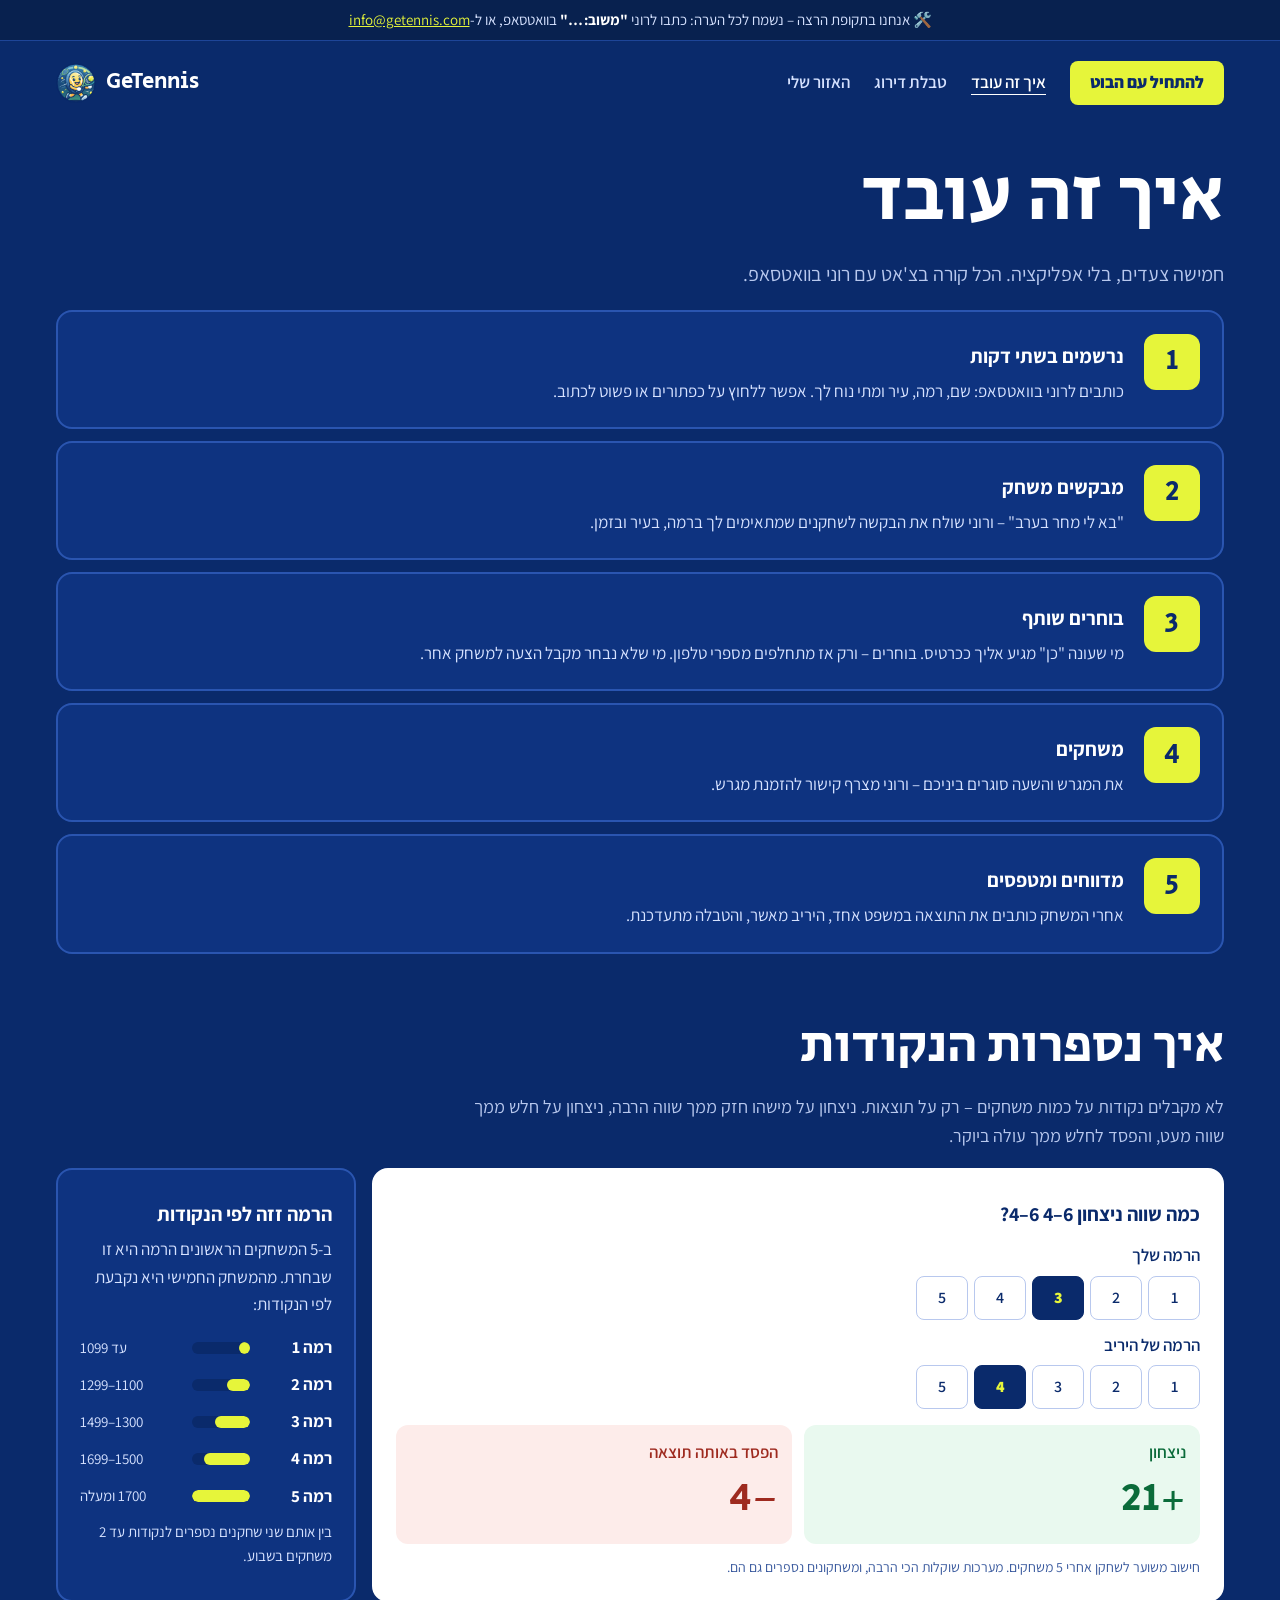
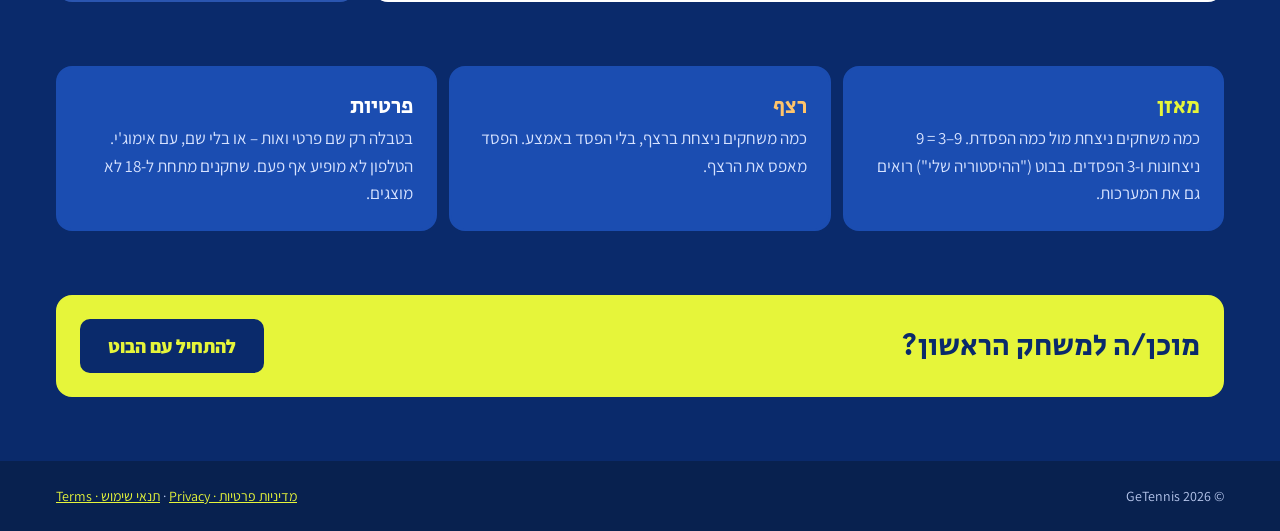
==== commit e09ddc05: "WhatsApp only: start buttons open the WhatsApp chat, no Telegram mentions Co-Authored-By: Claude Opu" ====
--- a/how.html
+++ b/how.html
@@ -11,11 +11,11 @@
 <link rel="stylesheet" href="style.css">
 </head>
 <body>
-<div class="pilot" role="note">🛠️ אנחנו בתקופת הרצה – נשמח לכל הערה: כתבו לרוני <b>"משוב: …"</b> בטלגרם, או ל-<a href="mailto:info@getennis.com">info@getennis.com</a></div>
+<div class="pilot" role="note">🛠️ אנחנו בתקופת הרצה – נשמח לכל הערה: כתבו לרוני <b>"משוב: …"</b> בוואטסאפ, או ל-<a href="mailto:info@getennis.com">info@getennis.com</a></div>
 <div class="wrap">
   <header class="nav">
     <nav class="links" aria-label="ראשי">
-      <a class="btn ball" href="https://t.me/rally_up_bot">להתחיל עם הבוט</a>
+      <a class="btn ball" href="https://wa.me/972515564580?text=%D7%94%D7%99%D7%99">להתחיל עם הבוט</a>
       <a href="how.html" aria-current="page">איך זה עובד</a>
       <a href="index.html#table">טבלת דירוג</a>
       <a href="me.html">האזור שלי</a>
@@ -25,10 +25,10 @@
 
   <section>
     <h1 class="display rise" style="margin: 0; font-size: clamp(44px, 6vw, 80px); line-height: 1.05">איך זה עובד</h1>
-    <p class="sub" style="font-size: 20px">חמישה צעדים, בלי אפליקציה. הכל קורה בצ'אט עם רוני בטלגרם.</p>
+    <p class="sub" style="font-size: 20px">חמישה צעדים, בלי אפליקציה. הכל קורה בצ'אט עם רוני בוואטסאפ.</p>
     <div class="steps">
       <div class="card step rise"><div class="n">1</div><div><h3>נרשמים בשתי דקות</h3>
-        <p>כותבים לרוני בטלגרם: שם, רמה, עיר ומתי נוח לך. אפשר ללחוץ על כפתורים או פשוט לכתוב.</p></div></div>
+        <p>כותבים לרוני בוואטסאפ: שם, רמה, עיר ומתי נוח לך. אפשר ללחוץ על כפתורים או פשוט לכתוב.</p></div></div>
       <div class="card step rise" style="animation-delay: .07s"><div class="n">2</div><div><h3>מבקשים משחק</h3>
         <p>"בא לי מחר בערב" – ורוני שולח את הבקשה לשחקנים שמתאימים לך ברמה, בעיר ובזמן.</p></div></div>
       <div class="card step rise" style="animation-delay: .14s"><div class="n">3</div><div><h3>בוחרים שותף</h3>
@@ -82,7 +82,7 @@
   <section>
     <div class="card ball" style="display: flex; flex-wrap: wrap; gap: 16px; align-items: center; justify-content: space-between">
       <div class="display" style="font-size: 30px">מוכן/ה למשחק הראשון?</div>
-      <a class="btn dark big" href="https://t.me/rally_up_bot" style="color: var(--ball)">להתחיל עם הבוט</a>
+      <a class="btn dark big" href="https://wa.me/972515564580?text=%D7%94%D7%99%D7%99" style="color: var(--ball)">להתחיל עם הבוט</a>
     </div>
   </section>
 </div>
--- a/style.css
+++ b/style.css
@@ -94,8 +94,13 @@
 .filters[hidden], .legend[hidden] { display: none; }
 .board { background: var(--court-2); border: 2px solid var(--line); border-radius: var(--radius); overflow-x: auto; }
 .board .grid { min-inline-size: 640px; }
-.board .r { display: grid; grid-template-columns: 76px minmax(0, 2fr) minmax(0, 1fr) 80px 110px 90px;
+.board .r { display: grid; grid-template-columns: 76px minmax(0, 2fr) minmax(0, 1fr) 80px 110px 90px 96px;
   align-items: center; padding: 12px 16px; border-block-start: 1px solid var(--line-2); }
+/* "⚔️ אתגר": opens the bot with this player's challenge code */
+.ch-btn { display: inline-flex; align-items: center; justify-content: center; gap: 4px; min-block-size: 36px;
+  padding: 0 12px; border-radius: 8px; border: 2px solid var(--ball); color: var(--ball); font-weight: 800;
+  font-size: 15px; text-decoration: none; white-space: nowrap; }
+.ch-btn:hover, .ch-btn:focus-visible { background: var(--ball); color: var(--court); }
 .board .r.head { background: var(--court); color: var(--muted); font-weight: 800; font-size: 14px; border: 0; }
 .board .meta { display: contents; }
 .board .r:not(.head):hover { background: #163A86; }
@@ -183,7 +188,7 @@
   body { font-size: 16px; }
   section { padding-block: 24px; }
 
-  /* header: "להתחיל בטלגרם" and the brand on one row, the three links as equal tabs below */
+  /* header: "להתחיל עם הבוט" and the brand on one row, the three links as equal tabs below */
   .nav { display: grid; grid-template-columns: repeat(6, minmax(0, 1fr)); align-items: center; gap: 12px 6px;
     padding-block: 14px; }
   .nav .links { display: contents; }
@@ -206,8 +211,10 @@
   .board { overflow: visible; }
   .board .grid { min-inline-size: 0; }
   .board .r.head { display: none; }
-  .board .r { grid-template-columns: 40px minmax(0, 1fr) auto; grid-template-areas: "rank who pts" "rank meta pts";
+  .board .r { grid-template-columns: 40px minmax(0, 1fr) auto; grid-template-areas: "rank who pts" "rank meta ch";
     gap: 4px 10px; padding: 12px; }
+  .board .r > .ch { grid-area: ch; }
+  .ch-btn { min-block-size: 32px; padding: 0 10px; font-size: 14px; }
   .board .r > .rank { grid-area: rank; flex-direction: column; gap: 0; }
   .board .r > .who { grid-area: who; font-size: 17px; gap: 10px; flex-wrap: wrap; }
   .board .r > .pts { grid-area: pts; text-align: center; line-height: 1.1; }
